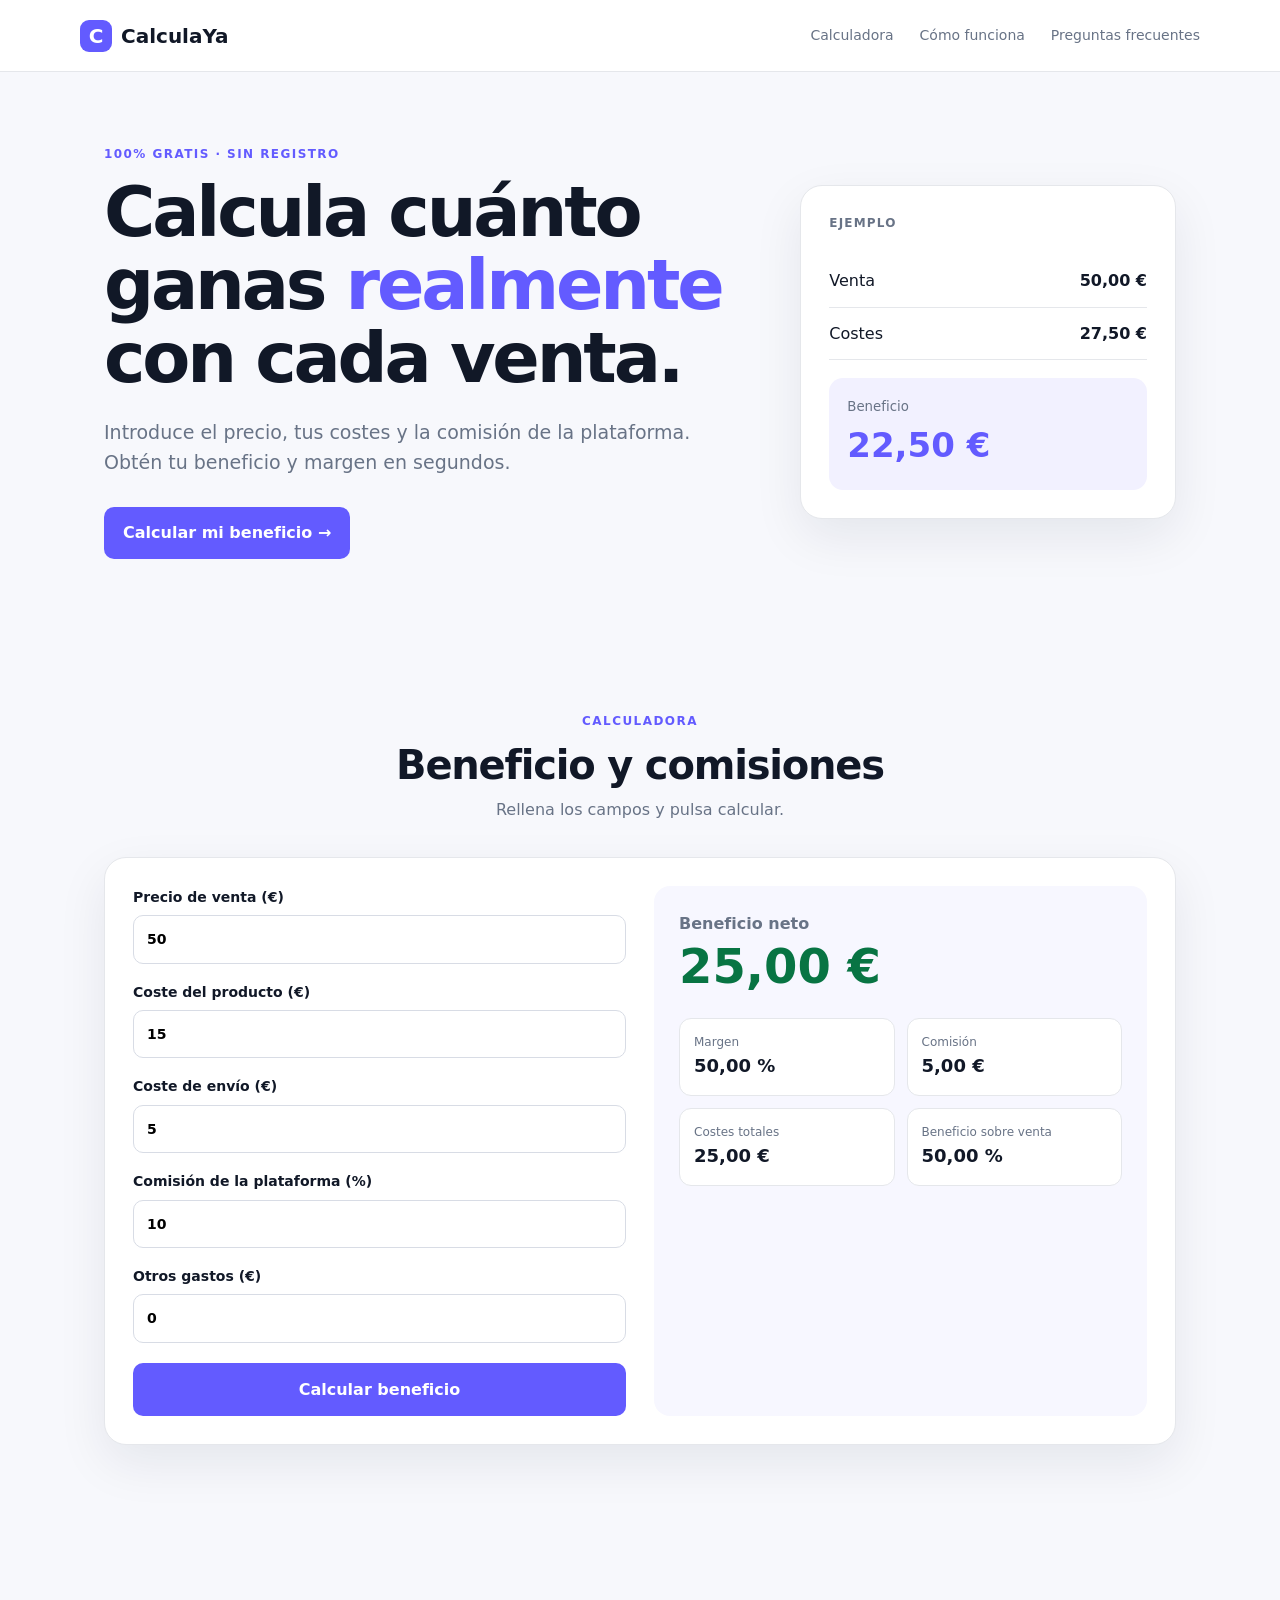
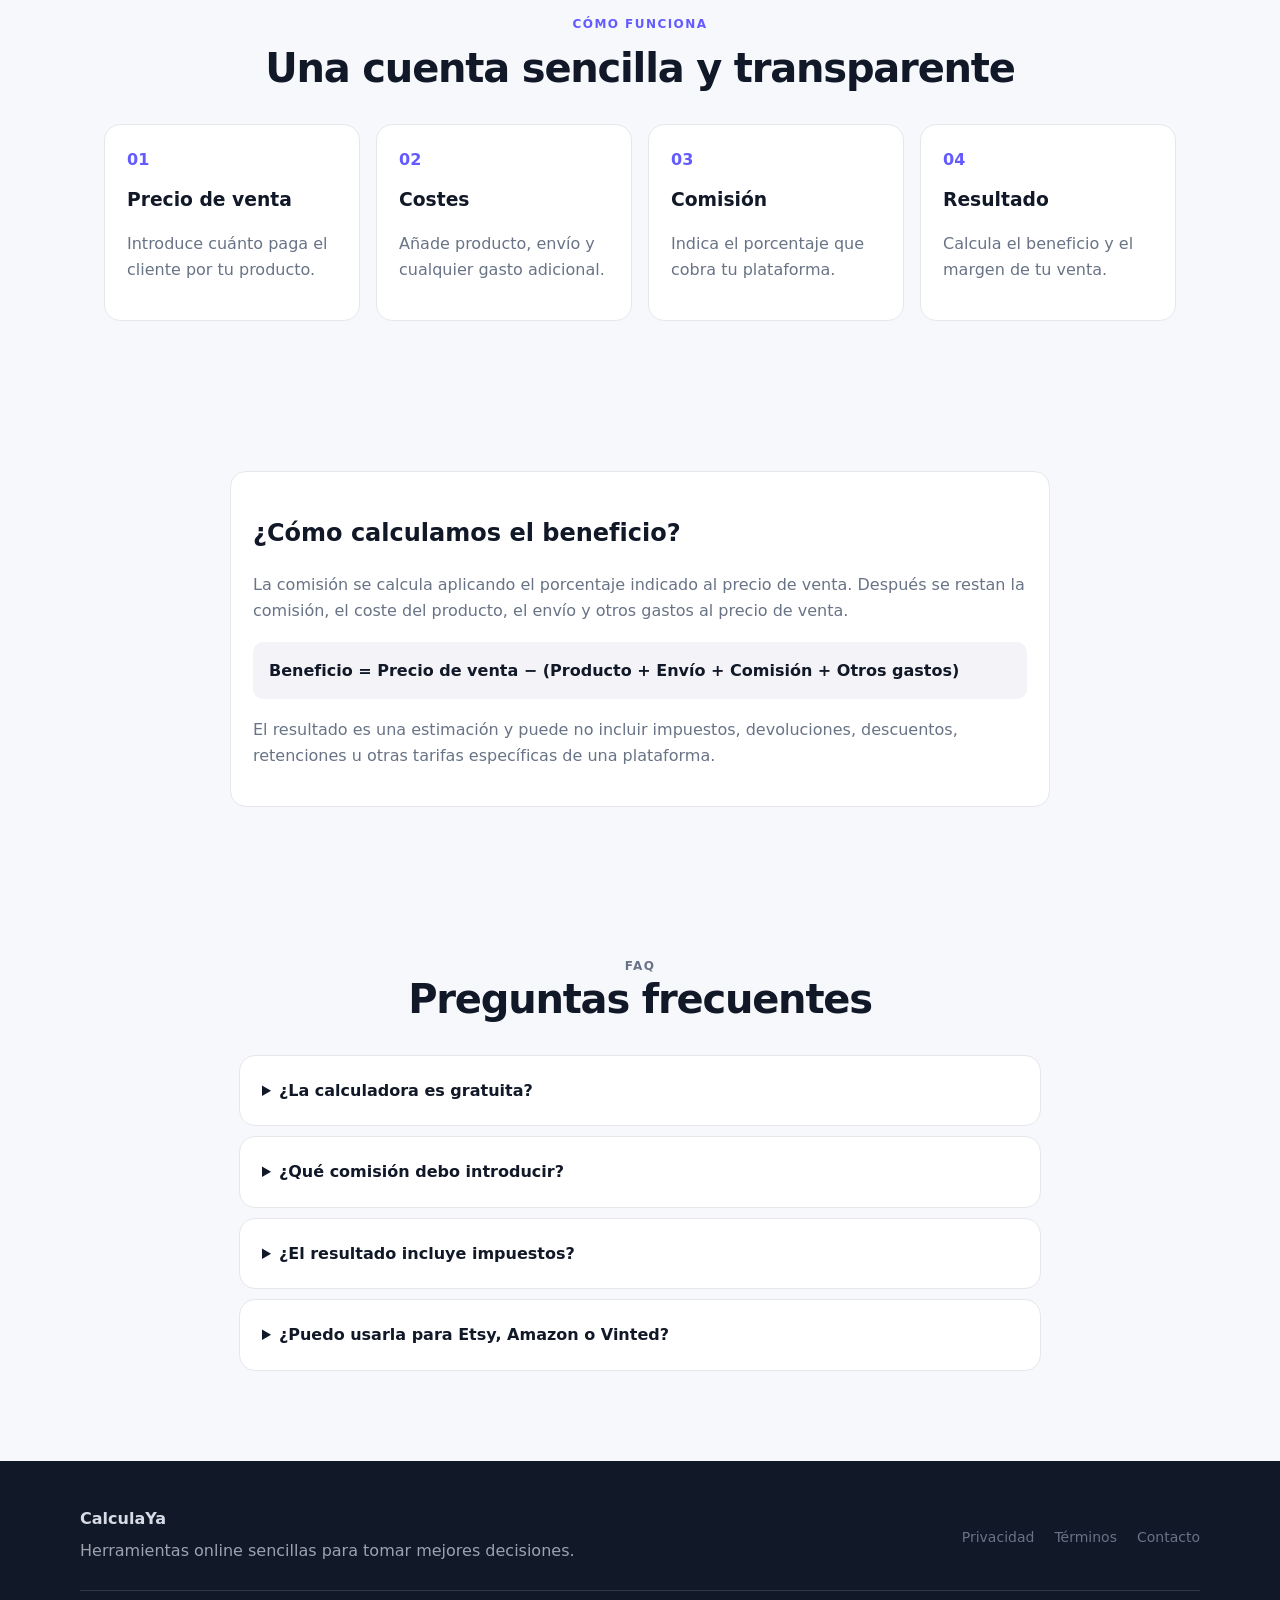
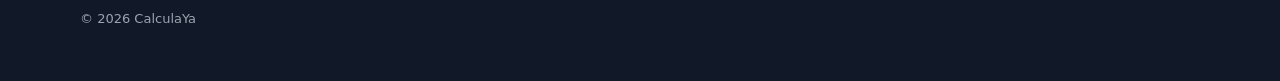
==== calculaya/index.html @ 53fe38a0 "Add files via upload" ====
<!doctype html>
<html lang="es">
<head>
  <meta charset="utf-8">
  <meta name="viewport" content="width=device-width,initial-scale=1">
  <title>CalculaYa — Calculadora de beneficio y comisiones</title>
  <meta name="description" content="Calcula gratis tu beneficio real después de comisiones, producto, envío y otros gastos.">
  <link rel="canonical" href="/">
  <meta property="og:title" content="CalculaYa — Calculadora de beneficio y comisiones">
  <meta property="og:description" content="Calcula gratis cuánto ganas realmente con cada venta.">
  <meta property="og:type" content="website">
  <link rel="stylesheet" href="styles.css">
</head>
<body>
<header class="site-header">
  <a class="brand" href="/" aria-label="CalculaYa inicio"><span class="brand-mark">C</span>CalculaYa</a>
  <nav><a href="#calculadora">Calculadora</a><a href="#como-funciona">Cómo funciona</a><a href="#faq">Preguntas frecuentes</a></nav>
</header>

<main>
  <section class="hero">
    <div>
      <p class="eyebrow">100% gratis · sin registro</p>
      <h1>Calcula cuánto ganas <span>realmente</span> con cada venta.</h1>
      <p class="lead">Introduce el precio, tus costes y la comisión de la plataforma. Obtén tu beneficio y margen en segundos.</p>
      <a class="hero-btn" href="#calculadora">Calcular mi beneficio →</a>
    </div>
    <div class="hero-card">
      <div class="mini-label">Ejemplo</div>
      <div class="mini-row"><span>Venta</span><strong>50,00 €</strong></div>
      <div class="mini-row"><span>Costes</span><strong>27,50 €</strong></div>
      <div class="mini-result"><small>Beneficio</small><b>22,50 €</b></div>
    </div>
  </section>

  <section id="calculadora" class="tool-section">
    <div class="section-heading">
      <p class="eyebrow">Calculadora</p>
      <h2>Beneficio y comisiones</h2>
      <p>Rellena los campos y pulsa calcular.</p>
    </div>
    <div class="calculator">
      <form id="profitForm">
        <label>Precio de venta (€)<input id="salePrice" type="number" min="0" step="0.01" value="50" required></label>
        <label>Coste del producto (€)<input id="productCost" type="number" min="0" step="0.01" value="15" required></label>
        <label>Coste de envío (€)<input id="shipping" type="number" min="0" step="0.01" value="5" required></label>
        <label>Comisión de la plataforma (%)<input id="feePercent" type="number" min="0" max="100" step="0.01" value="10" required></label>
        <label>Otros gastos (€)<input id="otherCosts" type="number" min="0" step="0.01" value="0" required></label>
        <button type="submit">Calcular beneficio</button>
      </form>
      <aside class="results" aria-live="polite">
        <p class="result-label">Beneficio neto</p>
        <div id="profit" class="profit">22,50 €</div>
        <div class="result-grid">
          <div><span>Margen</span><strong id="margin">45,00 %</strong></div>
          <div><span>Comisión</span><strong id="fee">5,00 €</strong></div>
          <div><span>Costes totales</span><strong id="totalCosts">27,50 €</strong></div>
          <div><span>Beneficio sobre venta</span><strong id="profitPercent">45,00 %</strong></div>
        </div>
      </aside>
    </div>
  </section>

  <section id="como-funciona" class="content-section">
    <div class="section-heading"><p class="eyebrow">Cómo funciona</p><h2>Una cuenta sencilla y transparente</h2></div>
    <div class="steps">
      <article><span>01</span><h3>Precio de venta</h3><p>Introduce cuánto paga el cliente por tu producto.</p></article>
      <article><span>02</span><h3>Costes</h3><p>Añade producto, envío y cualquier gasto adicional.</p></article>
      <article><span>03</span><h3>Comisión</h3><p>Indica el porcentaje que cobra tu plataforma.</p></article>
      <article><span>04</span><h3>Resultado</h3><p>Calcula el beneficio y el margen de tu venta.</p></article>
    </div>
  </section>

  <section class="content-section">
    <div class="info-card">
      <h2>¿Cómo calculamos el beneficio?</h2>
      <p>La comisión se calcula aplicando el porcentaje indicado al precio de venta. Después se restan la comisión, el coste del producto, el envío y otros gastos al precio de venta.</p>
      <div class="formula">Beneficio = Precio de venta − (Producto + Envío + Comisión + Otros gastos)</div>
      <p>El resultado es una estimación y puede no incluir impuestos, devoluciones, descuentos, retenciones u otras tarifas específicas de una plataforma.</p>
    </div>
  </section>

  <section id="faq" class="content-section faq">
    <div class="section-heading"><p class="eyebrow">FAQ</p><h2>Preguntas frecuentes</h2></div>
    <details><summary>¿La calculadora es gratuita?</summary><p>Sí. Puedes utilizarla sin crear una cuenta.</p></details>
    <details><summary>¿Qué comisión debo introducir?</summary><p>Introduce el porcentaje que cobre la plataforma que utilizas. Si existen varias comisiones, puedes sumarlas y usar el total aproximado.</p></details>
    <details><summary>¿El resultado incluye impuestos?</summary><p>No. Esta primera versión calcula el beneficio antes de impuestos y no sustituye una liquidación fiscal.</p></details>
    <details><summary>¿Puedo usarla para Etsy, Amazon o Vinted?</summary><p>Sí como estimación, siempre que introduzcas correctamente las tarifas aplicables. Las comisiones reales pueden variar según el país, producto y tipo de cuenta.</p></details>
  </section>
</main>

<footer>
  <div><strong>CalculaYa</strong><p>Herramientas online sencillas para tomar mejores decisiones.</p></div>
  <div class="footer-links"><a href="privacidad.html">Privacidad</a><a href="terminos.html">Términos</a><a href="contacto.html">Contacto</a></div>
  <p class="copyright">© 2026 CalculaYa</p>
</footer>
<script src="script.js"></script>
</body>
</html>
---- calculaya/styles.css ----
:root{--bg:#f7f8fc;--surface:#fff;--text:#111827;--muted:#687386;--line:#e5e7eb;--accent:#635bff;--accent2:#5148e8;--success:#087443;--shadow:0 18px 50px rgba(18,25,45,.08);font-family:Inter,ui-sans-serif,system-ui,-apple-system,BlinkMacSystemFont,"Segoe UI",sans-serif}*{box-sizing:border-box}html{scroll-behavior:smooth}body{margin:0;background:var(--bg);color:var(--text);line-height:1.6}.site-header{height:72px;display:flex;align-items:center;justify-content:space-between;padding:0 max(24px,calc((100% - 1120px)/2));background:#fff;border-bottom:1px solid var(--line);position:sticky;top:0;z-index:5}.brand{font-weight:800;font-size:20px;text-decoration:none;color:var(--text);display:flex;gap:9px;align-items:center}.brand-mark{display:grid;place-items:center;width:32px;height:32px;border-radius:9px;background:var(--accent);color:white}.site-header nav{display:flex;gap:26px}.site-header nav a,.footer-links a{color:var(--muted);text-decoration:none;font-size:14px}.hero,.tool-section,.content-section{max-width:1120px;margin:auto;padding-left:24px;padding-right:24px}.hero{min-height:560px;display:grid;grid-template-columns:1.25fr .75fr;align-items:center;gap:70px}.eyebrow{text-transform:uppercase;letter-spacing:.12em;font-size:12px;font-weight:800;color:var(--accent);margin:0 0 12px}.hero h1{font-size:clamp(42px,6vw,70px);line-height:1.04;letter-spacing:-.045em;margin:0 0 22px;max-width:760px}.hero h1 span{color:var(--accent)}.lead{font-size:19px;color:var(--muted);max-width:650px;margin:0 0 30px}.hero-btn{display:inline-block;background:var(--accent);color:white;text-decoration:none;padding:13px 19px;border-radius:10px;font-weight:700}.hero-card{background:white;border:1px solid var(--line);border-radius:22px;padding:28px;box-shadow:var(--shadow)}.mini-label{font-size:12px;color:var(--muted);text-transform:uppercase;font-weight:800;letter-spacing:.1em;margin-bottom:22px}.mini-row{display:flex;justify-content:space-between;border-bottom:1px solid var(--line);padding:13px 0}.mini-result{margin-top:18px;background:#f2f1ff;padding:18px;border-radius:14px}.mini-result small{display:block;color:var(--muted)}.mini-result b{font-size:34px;color:var(--accent)}.tool-section{padding-top:80px;padding-bottom:100px}.section-heading{text-align:center;margin-bottom:34px}.section-heading h2{font-size:40px;line-height:1.1;letter-spacing:-.03em;margin:0 0 10px}.section-heading p:last-child{color:var(--muted);margin:0}.calculator{display:grid;grid-template-columns:1fr 1fr;gap:28px;background:white;border:1px solid var(--line);border-radius:22px;padding:28px;box-shadow:var(--shadow)}form{display:grid;gap:17px}label{font-size:14px;font-weight:700}input{display:block;width:100%;margin-top:7px;border:1px solid #d8dce5;border-radius:10px;padding:12px 13px;font:inherit;outline:none}input:focus{border-color:var(--accent);box-shadow:0 0 0 3px rgba(99,91,255,.12)}button{border:0;background:var(--accent);color:#fff;border-radius:10px;padding:14px;font:inherit;font-weight:800;cursor:pointer;margin-top:3px}button:hover{background:var(--accent2)}.results{background:#f7f7ff;border-radius:16px;padding:25px}.result-label{color:var(--muted);margin:0;font-weight:700}.profit{font-size:48px;line-height:1.1;font-weight:850;color:var(--success);margin:4px 0 25px}.result-grid{display:grid;grid-template-columns:1fr 1fr;gap:12px}.result-grid div{background:white;border:1px solid var(--line);border-radius:12px;padding:14px}.result-grid span{display:block;color:var(--muted);font-size:12px}.result-grid strong{font-size:18px}.content-section{padding-top:70px;padding-bottom:80px}.steps{display:grid;grid-template-columns:repeat(4,1fr);gap:16px}.steps article,.info-card,.faq details{background:white;border:1px solid var(--line);border-radius:16px;padding:22px}.steps span{color:var(--accent);font-weight:900}.steps h3{margin:12px 0 7px}.steps p,.info-card p,.faq p{color:var(--muted)}.info-card{max-width:820px;margin:auto}.formula{background:#f4f4f8;border-radius:10px;padding:16px;font-weight:700;margin:18px 0}.faq{max-width:850px}.faq details{margin-bottom:10px}.faq summary{cursor:pointer;font-weight:750}.faq p{margin-bottom:0}footer{background:#111827;color:#d7dbe5;padding:45px max(24px,calc((100% - 1120px)/2));display:grid;grid-template-columns:1fr auto;gap:15px}footer p{margin:6px 0;color:#9ca3af}.footer-links{display:flex;gap:20px;align-items:center}.copyright{grid-column:1/-1;font-size:13px;border-top:1px solid #303746;padding-top:18px}@media(max-width:800px){.site-header nav{display:none}.hero{grid-template-columns:1fr;min-height:auto;padding-top:70px;padding-bottom:60px;gap:35px}.hero h1{font-size:46px}.calculator{grid-template-columns:1fr}.steps{grid-template-columns:1fr 1fr}}@media(max-width:520px){.hero h1{font-size:39px}.section-heading h2{font-size:32px}.steps{grid-template-columns:1fr}.site-header{height:64px}.tool-section,.content-section{padding-top:55px}.result-grid{grid-template-columns:1fr}footer{grid-template-columns:1fr}.footer-links{flex-wrap:wrap}}
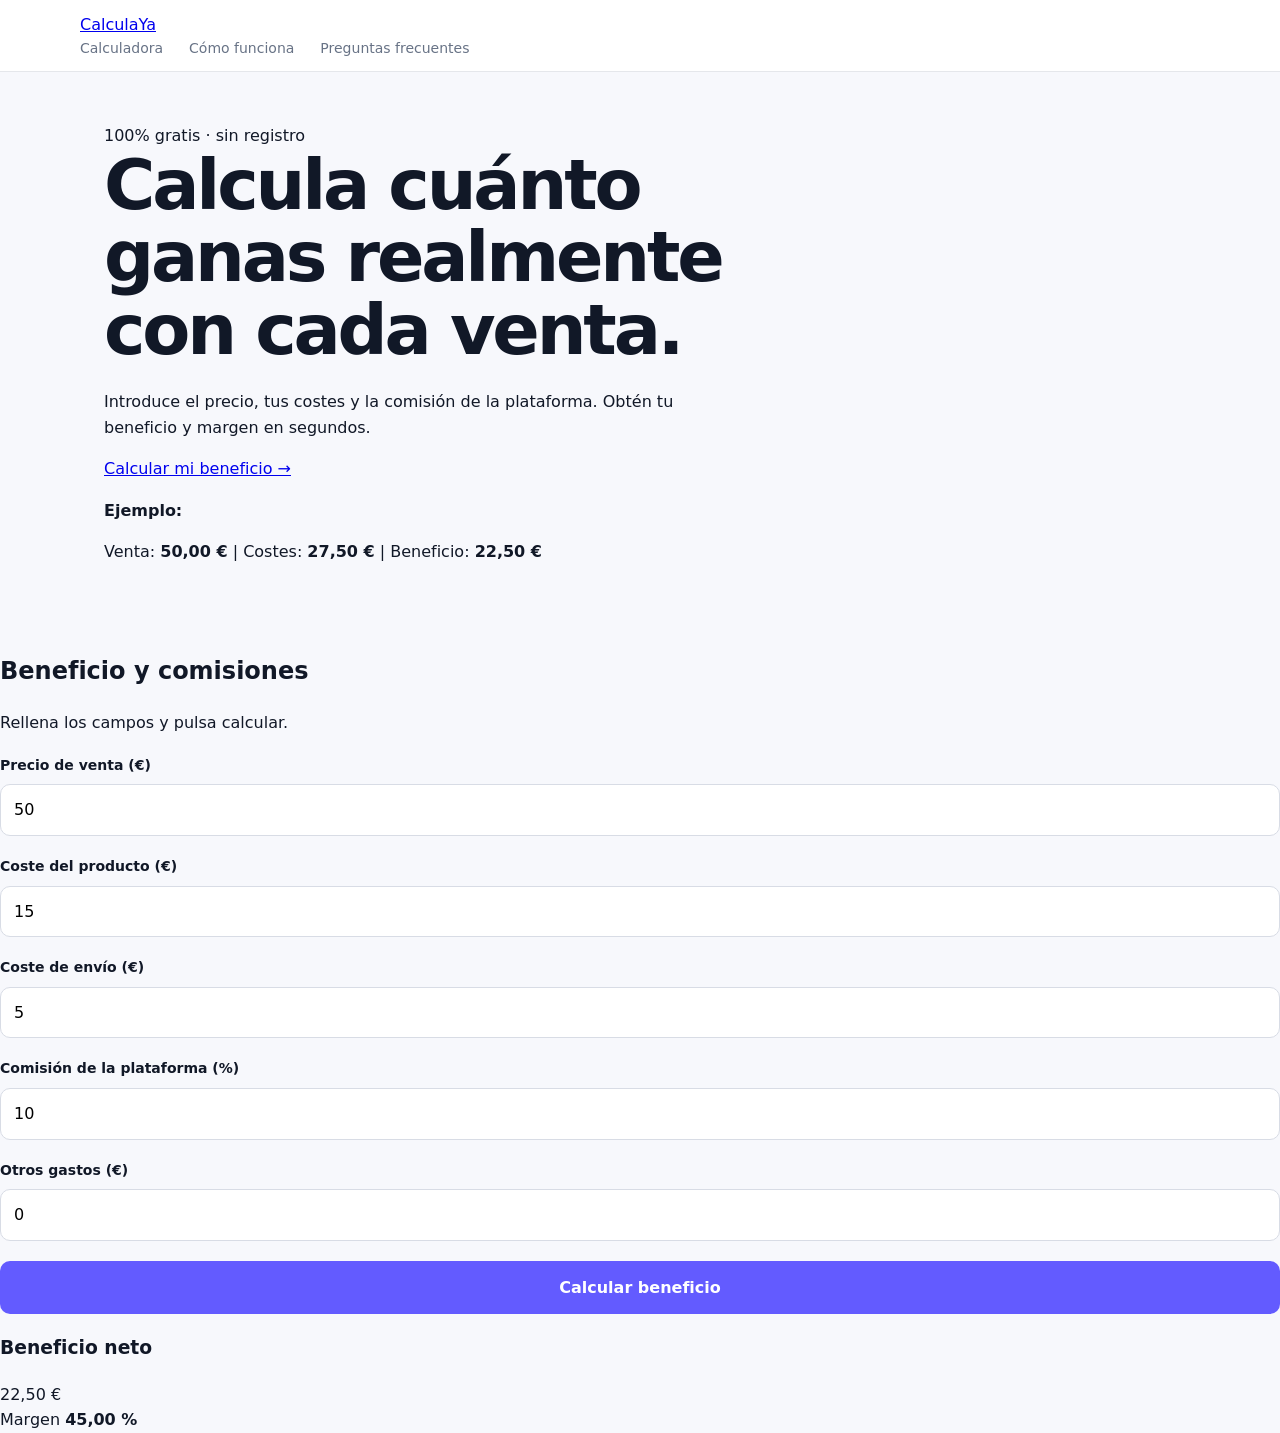
==== commit 7da82ec9: "Update index.html" ====
--- a/calculaya/index.html
+++ b/calculaya/index.html
@@ -1,99 +1,104 @@
 <!doctype html>
 <html lang="es">
 <head>
-  <meta charset="utf-8">
-  <meta name="viewport" content="width=device-width,initial-scale=1">
-  <title>CalculaYa — Calculadora de beneficio y comisiones</title>
-  <meta name="description" content="Calcula gratis tu beneficio real después de comisiones, producto, envío y otros gastos.">
-  <link rel="canonical" href="/">
-  <meta property="og:title" content="CalculaYa — Calculadora de beneficio y comisiones">
-  <meta property="og:description" content="Calcula gratis cuánto ganas realmente con cada venta.">
-  <meta property="og:type" content="website">
-  <link rel="stylesheet" href="styles.css">
+    <meta charset="utf-8">
+    <meta name="google-site-verification" content="Svcsp8-b1IlWVcJyZ" />
+    <meta name="viewport" content="width=device-width,initial-scale=1">
+    <title>CalculaYa – Calculadora de beneficio y comisiones</title>
+    <meta name="description" content="Calcula gratis tu beneficio real después de comisiones, producto, envío y otros gastos.">
+    <link rel="canonical" href="/">
+    <meta property="og:title" content="CalculaYa – Calculadora de beneficio y comisiones">
+    <meta property="og:description" content="Calcula gratis cuánto ganas realmente con cada venta.">
+    <meta property="og:type" content="website">
+    <link rel="stylesheet" href="./styles.css">
 </head>
 <body>
-<header class="site-header">
-  <a class="brand" href="/" aria-label="CalculaYa inicio"><span class="brand-mark">C</span>CalculaYa</a>
-  <nav><a href="#calculadora">Calculadora</a><a href="#como-funciona">Cómo funciona</a><a href="#faq">Preguntas frecuentes</a></nav>
-</header>
 
-<main>
-  <section class="hero">
-    <div>
-      <p class="eyebrow">100% gratis · sin registro</p>
-      <h1>Calcula cuánto ganas <span>realmente</span> con cada venta.</h1>
-      <p class="lead">Introduce el precio, tus costes y la comisión de la plataforma. Obtén tu beneficio y margen en segundos.</p>
-      <a class="hero-btn" href="#calculadora">Calcular mi beneficio →</a>
-    </div>
-    <div class="hero-card">
-      <div class="mini-label">Ejemplo</div>
-      <div class="mini-row"><span>Venta</span><strong>50,00 €</strong></div>
-      <div class="mini-row"><span>Costes</span><strong>27,50 €</strong></div>
-      <div class="mini-result"><small>Beneficio</small><b>22,50 €</b></div>
-    </div>
-  </section>
+    <header class="site-header">
+        <div class="container">
+            <a href="/" class="logo">CalculaYa</a>
+            <nav class="nav">
+                <a href="#calculadora">Calculadora</a>
+                <a href="#como-funciona">Cómo funciona</a>
+                <a href="#faq">Preguntas frecuentes</a>
+            </nav>
+        </div>
+    </header>
 
-  <section id="calculadora" class="tool-section">
-    <div class="section-heading">
-      <p class="eyebrow">Calculadora</p>
-      <h2>Beneficio y comisiones</h2>
-      <p>Rellena los campos y pulsa calcular.</p>
-    </div>
-    <div class="calculator">
-      <form id="profitForm">
-        <label>Precio de venta (€)<input id="salePrice" type="number" min="0" step="0.01" value="50" required></label>
-        <label>Coste del producto (€)<input id="productCost" type="number" min="0" step="0.01" value="15" required></label>
-        <label>Coste de envío (€)<input id="shipping" type="number" min="0" step="0.01" value="5" required></label>
-        <label>Comisión de la plataforma (%)<input id="feePercent" type="number" min="0" max="100" step="0.01" value="10" required></label>
-        <label>Otros gastos (€)<input id="otherCosts" type="number" min="0" step="0.01" value="0" required></label>
-        <button type="submit">Calcular beneficio</button>
-      </form>
-      <aside class="results" aria-live="polite">
-        <p class="result-label">Beneficio neto</p>
-        <div id="profit" class="profit">22,50 €</div>
-        <div class="result-grid">
-          <div><span>Margen</span><strong id="margin">45,00 %</strong></div>
-          <div><span>Comisión</span><strong id="fee">5,00 €</strong></div>
-          <div><span>Costes totales</span><strong id="totalCosts">27,50 €</strong></div>
-          <div><span>Beneficio sobre venta</span><strong id="profitPercent">45,00 %</strong></div>
-        </div>
-      </aside>
-    </div>
-  </section>
+    <main>
+        <section class="hero">
+            <div class="container">
+                <span class="badge">100% gratis · sin registro</span>
+                <h1>Calcula cuánto ganas realmente con cada venta.</h1>
+                <p>Introduce el precio, tus costes y la comisión de la plataforma. Obtén tu beneficio y margen en segundos.</p>
+                <a href="#calculadora" class="btn btn-primary">Calcular mi beneficio &rarr;</a>
+                
+                <div class="hero-example">
+                    <p><strong>Ejemplo:</strong></p>
+                    <p>Venta: <strong>50,00 €</strong> | Costes: <strong>27,50 €</strong> | Beneficio: <strong class="text-success">22,50 €</strong></p>
+                </div>
+            </div>
+        </section>
 
-  <section id="como-funciona" class="content-section">
-    <div class="section-heading"><p class="eyebrow">Cómo funciona</p><h2>Una cuenta sencilla y transparente</h2></div>
-    <div class="steps">
-      <article><span>01</span><h3>Precio de venta</h3><p>Introduce cuánto paga el cliente por tu producto.</p></article>
-      <article><span>02</span><h3>Costes</h3><p>Añade producto, envío y cualquier gasto adicional.</p></article>
-      <article><span>03</span><h3>Comisión</h3><p>Indica el porcentaje que cobra tu plataforma.</p></article>
-      <article><span>04</span><h3>Resultado</h3><p>Calcula el beneficio y el margen de tu venta.</p></article>
-    </div>
-  </section>
+        <section id="calculadora" class="calculator-section">
+            <div class="container">
+                <h2>Beneficio y comisiones</h2>
+                <p>Rellena los campos y pulsa calcular.</p>
 
-  <section class="content-section">
-    <div class="info-card">
-      <h2>¿Cómo calculamos el beneficio?</h2>
-      <p>La comisión se calcula aplicando el porcentaje indicado al precio de venta. Después se restan la comisión, el coste del producto, el envío y otros gastos al precio de venta.</p>
-      <div class="formula">Beneficio = Precio de venta − (Producto + Envío + Comisión + Otros gastos)</div>
-      <p>El resultado es una estimación y puede no incluir impuestos, devoluciones, descuentos, retenciones u otras tarifas específicas de una plataforma.</p>
-    </div>
-  </section>
+                <form id="calc-form" class="calc-grid">
+                    <div class="input-group">
+                        <label for="precio">Precio de venta (€)</label>
+                        <input type="number" id="precio" step="0.01" value="50" required>
+                    </div>
 
-  <section id="faq" class="content-section faq">
-    <div class="section-heading"><p class="eyebrow">FAQ</p><h2>Preguntas frecuentes</h2></div>
-    <details><summary>¿La calculadora es gratuita?</summary><p>Sí. Puedes utilizarla sin crear una cuenta.</p></details>
-    <details><summary>¿Qué comisión debo introducir?</summary><p>Introduce el porcentaje que cobre la plataforma que utilizas. Si existen varias comisiones, puedes sumarlas y usar el total aproximado.</p></details>
-    <details><summary>¿El resultado incluye impuestos?</summary><p>No. Esta primera versión calcula el beneficio antes de impuestos y no sustituye una liquidación fiscal.</p></details>
-    <details><summary>¿Puedo usarla para Etsy, Amazon o Vinted?</summary><p>Sí como estimación, siempre que introduzcas correctamente las tarifas aplicables. Las comisiones reales pueden variar según el país, producto y tipo de cuenta.</p></details>
-  </section>
-</main>
+                    <div class="input-group">
+                        <label for="coste-producto">Coste del producto (€)</label>
+                        <input type="number" id="coste-producto" step="0.01" value="15" required>
+                    </div>
 
-<footer>
-  <div><strong>CalculaYa</strong><p>Herramientas online sencillas para tomar mejores decisiones.</p></div>
-  <div class="footer-links"><a href="privacidad.html">Privacidad</a><a href="terminos.html">Términos</a><a href="contacto.html">Contacto</a></div>
-  <p class="copyright">© 2026 CalculaYa</p>
-</footer>
-<script src="script.js"></script>
+                    <div class="input-group">
+                        <label for="coste-envio">Coste de envío (€)</label>
+                        <input type="number" id="coste-envio" step="0.01" value="5" required>
+                    </div>
+
+                    <div class="input-group">
+                        <label for="comision">Comisión de la plataforma (%)</label>
+                        <input type="number" id="comision" step="0.01" value="10" required>
+                    </div>
+
+                    <div class="input-group">
+                        <label for="otros">Otros gastos (€)</label>
+                        <input type="number" id="otros" step="0.01" value="0" required>
+                    </div>
+
+                    <button type="submit" class="btn btn-submit">Calcular beneficio</button>
+                </form>
+
+                <div class="results-box">
+                    <h3>Beneficio neto</h3>
+                    <div id="resultado-beneficio" class="price-display">22,50 €</div>
+                    <div id="resultado-margen" class="margin-display">Margen <strong>45,00 %</strong></div>
+                </div>
+            </div>
+        </section>
+    </main>
+
+    <script>
+        document.getElementById('calc-form').addEventListener('submit', function(e) {
+            e.preventDefault();
+            const precio = parseFloat(document.getElementById('precio').value) || 0;
+            const costeProd = parseFloat(document.getElementById('coste-producto').value) || 0;
+            const costeEnvio = parseFloat(document.getElementById('coste-envio').value) || 0;
+            const comisionPct = parseFloat(document.getElementById('comision').value) || 0;
+            const otros = parseFloat(document.getElementById('otros').value) || 0;
+
+            const comisionEuro = (precio * comisionPct) / 100;
+            const beneficio = precio - (costeProd + costeEnvio + comisionEuro + otros);
+            const margen = precio > 0 ? (beneficio / precio) * 100 : 0;
+
+            document.getElementById('resultado-beneficio').innerText = beneficio.toFixed(2).replace('.', ',') + ' €';
+            document.getElementById('resultado-margen').innerHTML = 'Margen <strong>' + margen.toFixed(2).replace('.', ',') + ' %</strong>';
+        });
+    </script>
 </body>
-</html>+</html>
